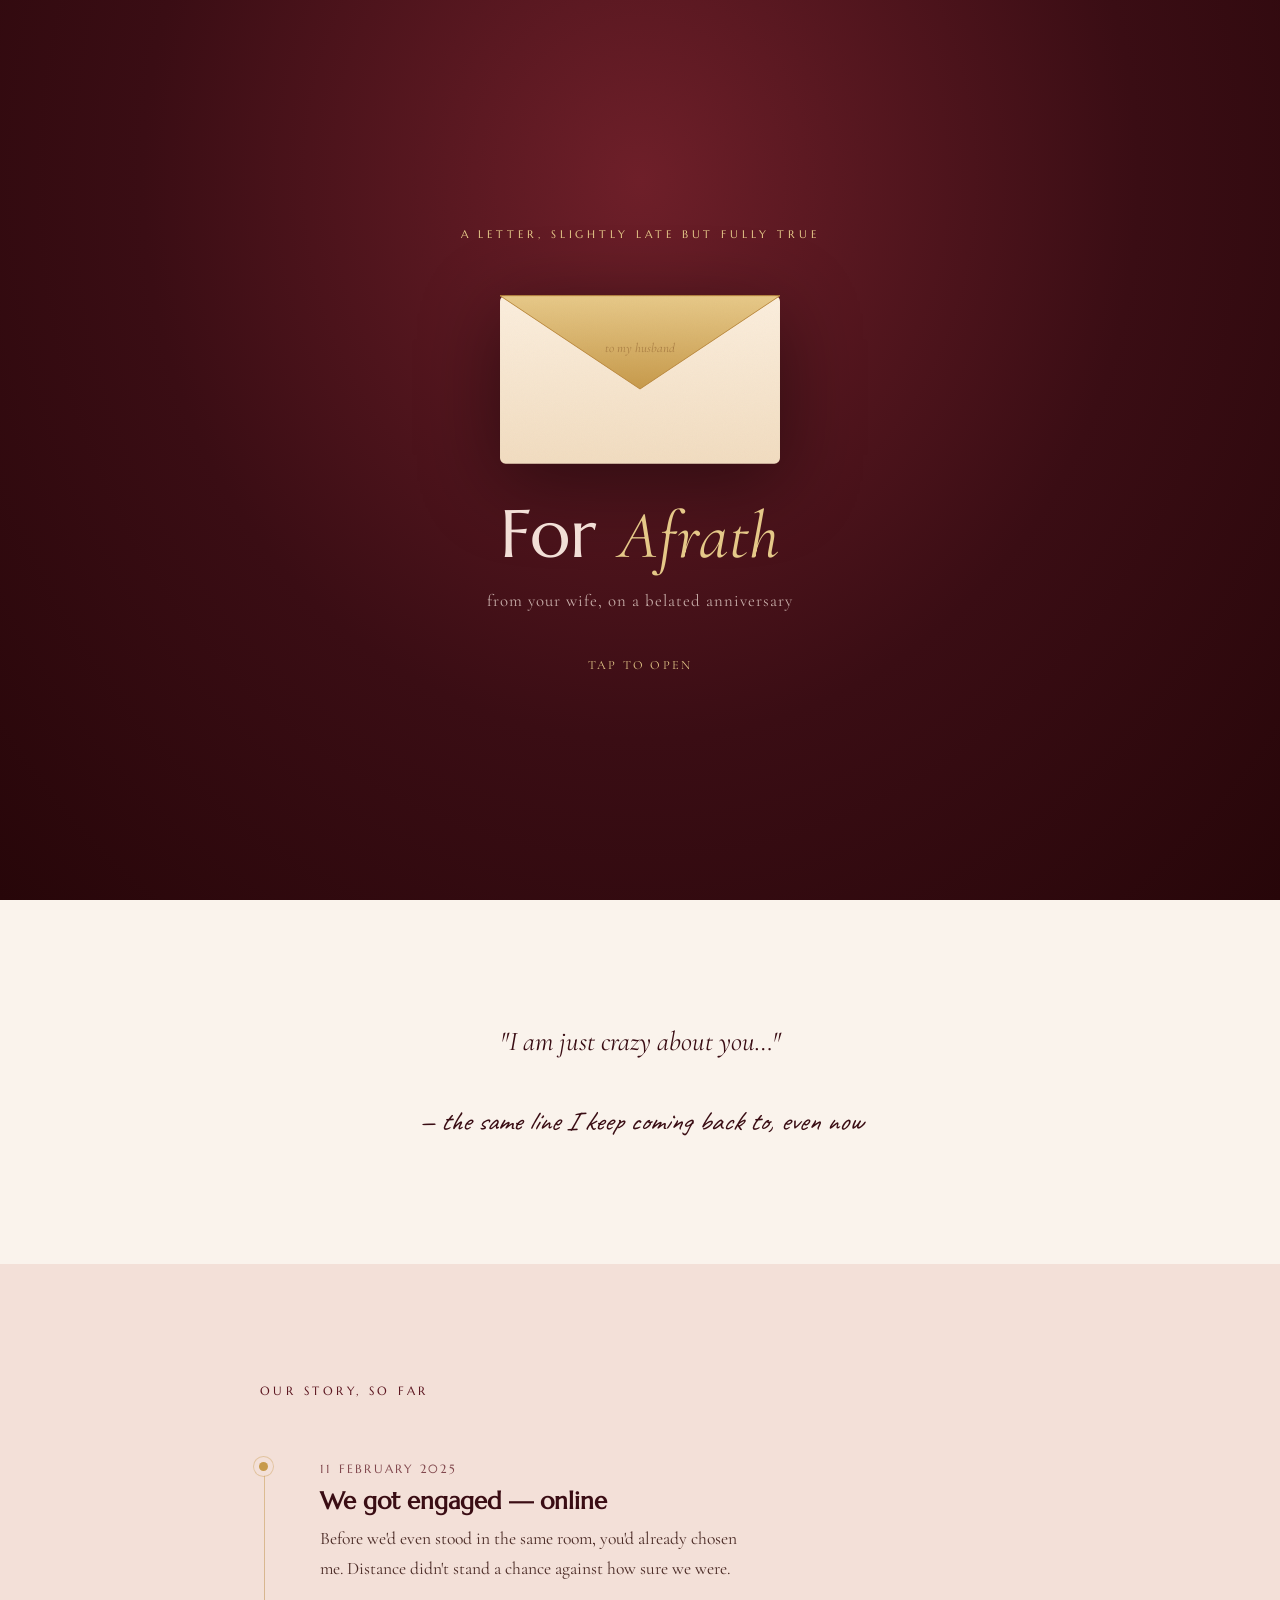
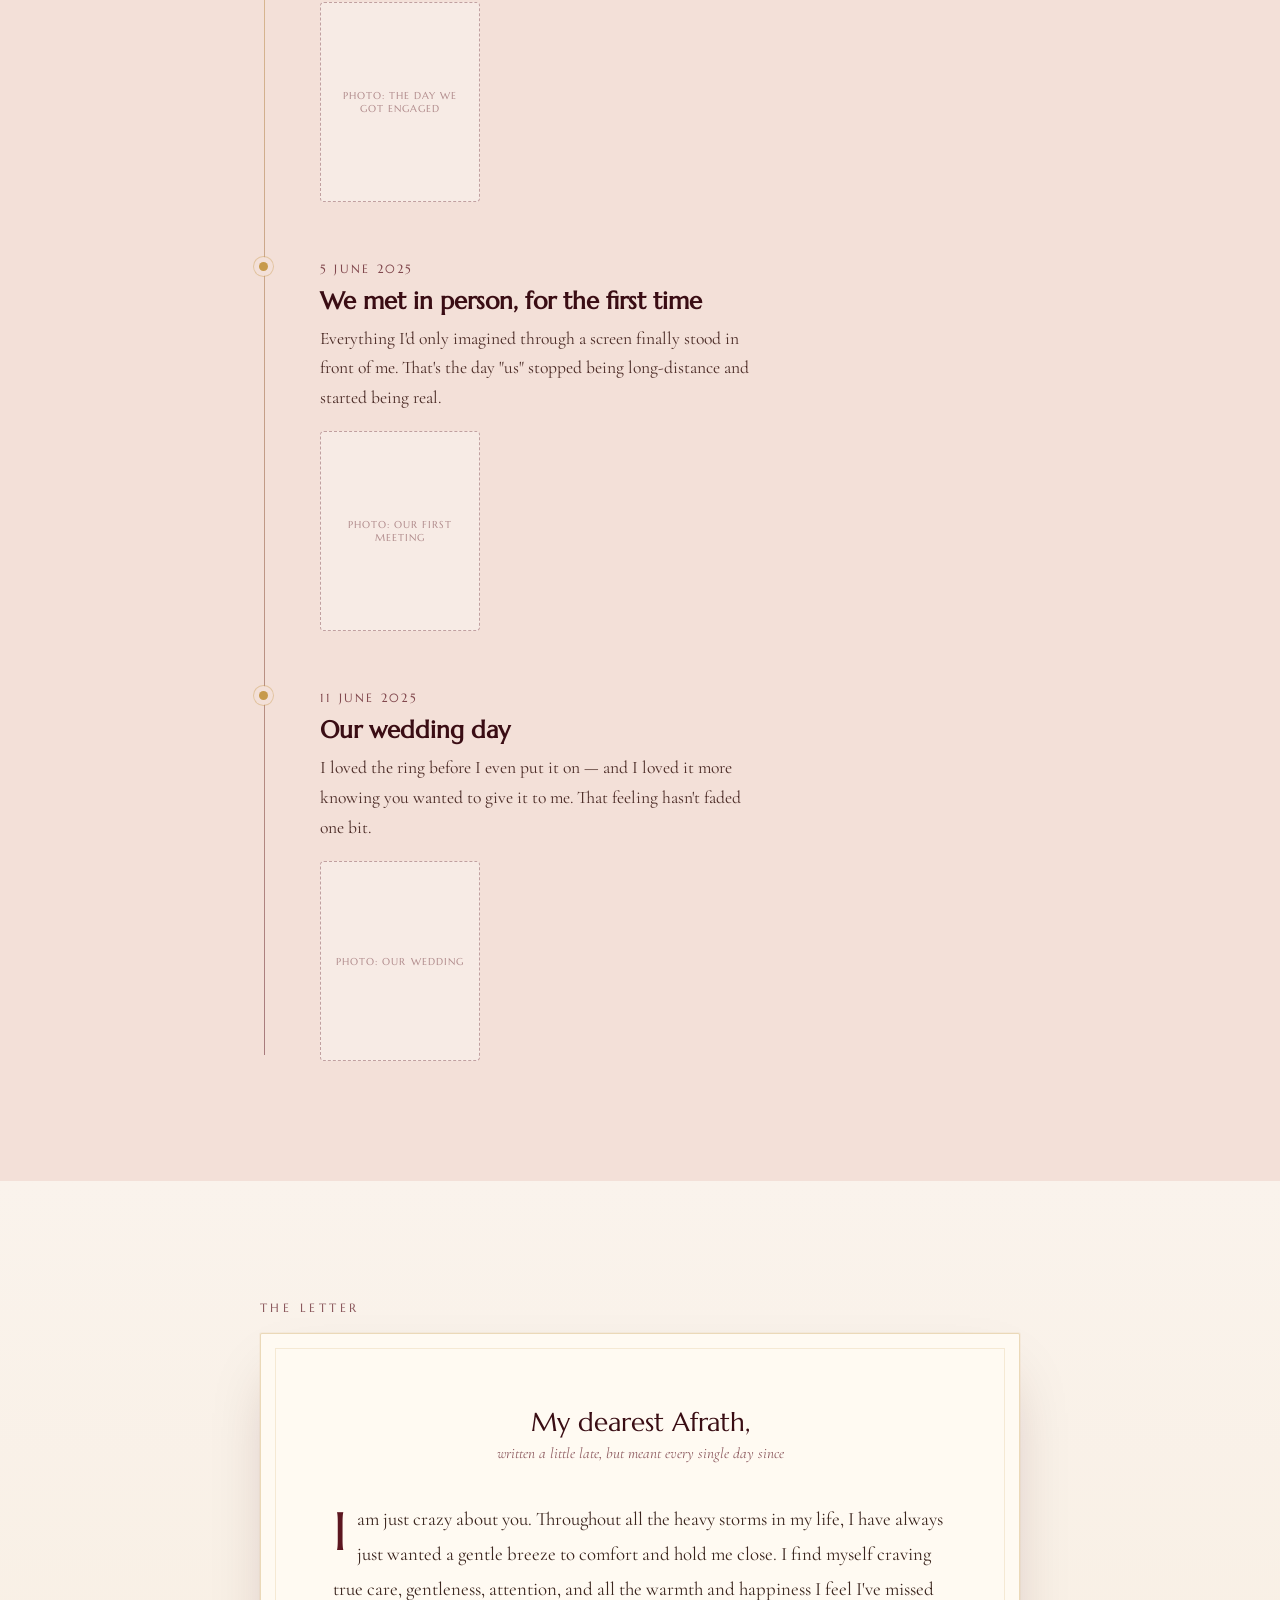
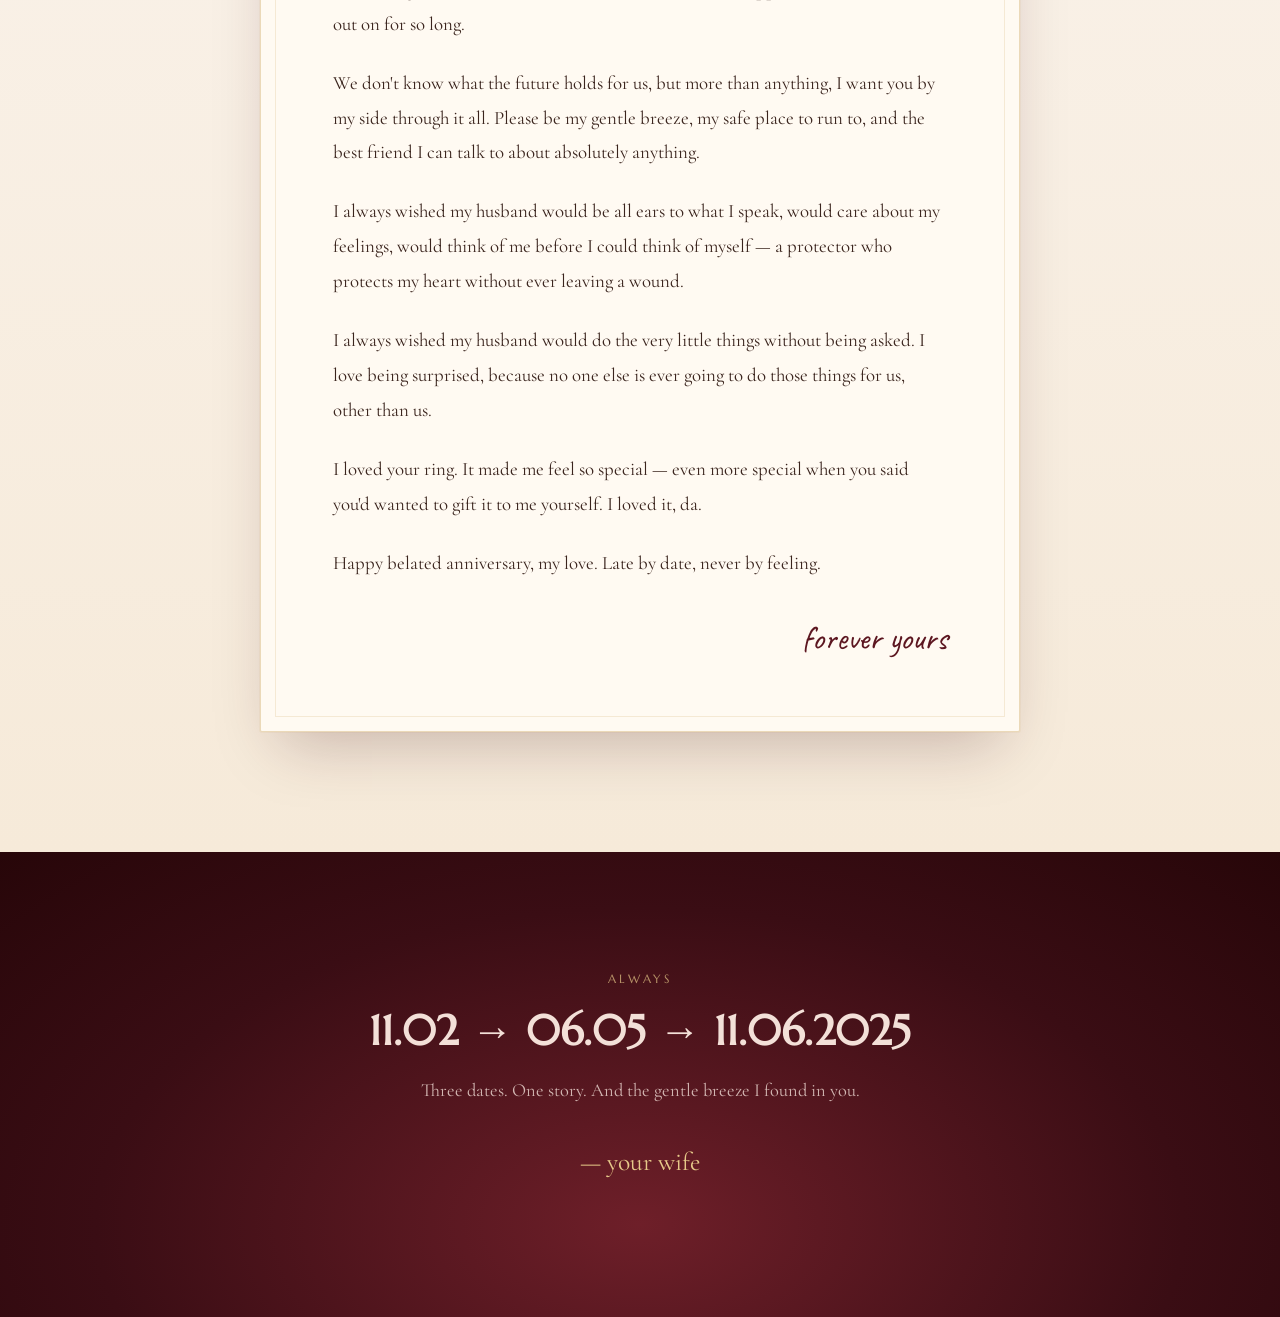
==== index.html @ 9b0fe9e5 "Add files via upload" ====
<!DOCTYPE html>
<html lang="en">
<head>
<meta charset="UTF-8">
<meta name="viewport" content="width=device-width, initial-scale=1.0">
<title>For Afrath</title>
<link rel="preconnect" href="https://fonts.googleapis.com">
<link href="https://fonts.googleapis.com/css2?family=Cormorant+Garamond:ital,wght@0,400;0,500;0,600;1,400;1,500&family=Marcellus&family=Caveat:wght@500;600&display=swap" rel="stylesheet">
<link rel="stylesheet" href="love.css">
<style>
  :root{
    --maroon-deep:#3a0d14;
    --maroon:#5c1620;
    --blush:#f3e0d8;
    --cream:#faf3ec;
    --gold:#c79a4b;
    --gold-soft:#e6c989;
    --ink:#2a1410;
  }

  *{margin:0;padding:0;box-sizing:border-box;}

  html{scroll-behavior:smooth; overflow-x:hidden; width:100%;}

  body{
    background:var(--cream);
    color:var(--ink);
    font-family:'Cormorant Garamond', serif;
    overflow-x:hidden;
  }

  @media (prefers-reduced-motion: reduce){
    *{animation-duration:0.01ms !important; animation-iteration-count:1 !important; transition-duration:0.01ms !important; scroll-behavior:auto !important;}
  }

  a{color:inherit;}

  ::selection{background:var(--gold-soft); color:var(--maroon-deep);}

  /* ===== Texture overlay ===== */
  .grain{
    position:fixed; inset:0; pointer-events:none; z-index:999;
    opacity:0.035; mix-blend-mode:multiply;
    background-image:url("data:image/svg+xml,%3Csvg xmlns='http://www.w3.org/2000/svg' width='200' height='200'%3E%3Cfilter id='n'%3E%3CfeTurbulence type='fractalNoise' baseFrequency='0.9' numOctaves='2' stitchTiles='stitch'/%3E%3C/filter%3E%3Crect width='100%25' height='100%25' filter='url(%23n)'/%3E%3C/svg%3E");
  }

  /* ===== HERO / ENVELOPE ===== */
  .hero{
    min-height:100svh;
    display:flex; flex-direction:column; align-items:center; justify-content:center;
    text-align:center;
    background:radial-gradient(ellipse at 50% 20%, #6e1f29 0%, var(--maroon-deep) 55%, #270609 100%);
    color:var(--blush);
    position:relative;
    padding:40px 24px;
    cursor:pointer;
  }

  .hero-eyebrow{
    font-family:'Marcellus', serif;
    letter-spacing:0.35em;
    text-transform:uppercase;
    font-size:0.7rem;
    color:var(--gold-soft);
    opacity:0;
    animation:fadeUp 1.2s ease forwards 0.3s;
  }

  .envelope{
    width:min(280px, 70vw);
    aspect-ratio:3/2;
    margin:36px 0 28px;
    position:relative;
    opacity:0;
    animation:fadeUp 1.2s ease forwards 0.6s;
  }
  .envelope svg{width:100%; height:100%; display:block; filter:drop-shadow(0 18px 40px rgba(0,0,0,0.45));}
  .envelope .flap{transform-origin:50% 0%; transition:transform 1.1s cubic-bezier(.6,0,.2,1);}
  .hero.opened .envelope .flap{transform:rotateX(180deg);}
  .envelope .letter-peek{transition:transform 1s cubic-bezier(.2,.7,.3,1) 0.35s, opacity 0.6s ease 0.35s; opacity:0; transform:translateY(0px);}
  .hero.opened .envelope .letter-peek{opacity:1; transform:translateY(-22px);}

  .hero-title{
    font-family:'Marcellus', serif;
    font-size:clamp(2.4rem, 7vw, 4.2rem);
    font-weight:400;
    letter-spacing:0.01em;
    opacity:0;
    animation:fadeUp 1.2s ease forwards 0.9s;
  }
  .hero-title em{
    font-style:italic;
    font-family:'Cormorant Garamond', serif;
    color:var(--gold-soft);
  }

  .hero-sub{
    margin-top:14px;
    font-size:1.05rem;
    letter-spacing:0.06em;
    color:rgba(243,224,216,0.75);
    opacity:0;
    animation:fadeUp 1.2s ease forwards 1.1s;
  }

  .hero-hint{
    margin-top:46px;
    font-size:0.78rem;
    letter-spacing:0.18em;
    text-transform:uppercase;
    color:var(--gold-soft);
    opacity:0;
    animation:fadeUp 1.2s ease forwards 1.4s, pulse 2.4s ease-in-out infinite 2.6s;
  }
  .hero.opened .hero-hint{display:none;}

  .hero-begin{
    margin-top:46px;
    display:none;
    font-family:'Marcellus', serif;
    letter-spacing:0.12em;
    text-transform:uppercase;
    font-size:0.8rem;
    padding:14px 36px;
    border-radius:30px;
    border:1px solid var(--gold-soft);
    color:var(--gold-soft);
    opacity:0;
    transition:background 0.35s ease, color 0.35s ease, transform 0.3s ease;
  }
  .hero.opened .hero-begin{
    display:inline-block;
    animation:fadeUp 0.9s ease forwards 0.6s;
  }
  .hero-begin:hover{background:var(--gold-soft); color:var(--maroon-deep); transform:translateY(-2px);}

  @keyframes fadeUp{
    from{opacity:0; transform:translateY(16px);}
    to{opacity:1; transform:translateY(0);}
  }
  @keyframes pulse{
    0%,100%{opacity:0.55;} 50%{opacity:1;}
  }

  /* ===== SECTION SHELL ===== */
  section{
    position:relative;
    padding:120px 24px;
  }
  .section-inner{max-width:760px; margin:0 auto;}

  .kicker{
    font-family:'Marcellus', serif;
    font-size:0.72rem;
    letter-spacing:0.3em;
    text-transform:uppercase;
    color:var(--maroon);
    opacity:0.7;
    display:block;
    margin-bottom:18px;
  }

  .reveal{opacity:0; transform:translateY(28px); transition:opacity 0.9s ease, transform 0.9s ease;}
  .reveal.in{opacity:1; transform:translateY(0);}

  /* ===== INTRO LINE ===== */
  .intro{
    text-align:center;
    background:var(--cream);
  }
  .intro p{
    font-size:clamp(1.3rem,2.6vw,1.7rem);
    line-height:1.65;
    font-style:italic;
    color:var(--maroon-deep);
  }
  .signature-mark{
    margin-top:34px;
    font-family:'Caveat', cursive;
    font-size:1.8rem;
    color:var(--gold);
  }

  /* ===== TIMELINE ===== */
  .timeline-section{background:var(--blush);}
  .timeline{
    position:relative;
    margin-top:60px;
    padding-left:28px;
  }
  .timeline::before{
    content:"";
    position:absolute;
    left:4px; top:6px; bottom:6px;
    width:1px;
    background:linear-gradient(var(--gold) 0%, var(--maroon) 100%);
    opacity:0.5;
  }
  .t-item{
    position:relative;
    padding:0 0 56px 32px;
  }
  .t-item:last-child{padding-bottom:0;}
  .t-item::before{
    content:"";
    position:absolute;
    left:-29px; top:4px;
    width:9px; height:9px;
    border-radius:50%;
    background:var(--gold);
    box-shadow:0 0 0 5px var(--blush), 0 0 0 6px rgba(199,154,75,0.4);
  }
  .t-date{
    font-family:'Marcellus', serif;
    font-size:0.78rem;
    letter-spacing:0.18em;
    text-transform:uppercase;
    color:var(--maroon);
    opacity:0.75;
  }
  .t-title{
    font-family:'Marcellus', serif;
    font-size:1.5rem;
    margin:8px 0 8px;
    color:var(--maroon-deep);
  }
  .t-text{font-size:1.1rem; line-height:1.7; color:#4a2a25; max-width:54ch;}

  .photo-slot{
    margin-top:18px;
    width:160px; height:200px;
    border:1px dashed rgba(92,22,32,0.35);
    border-radius:4px;
    display:flex; align-items:center; justify-content:center;
    background:rgba(255,255,255,0.35);
    font-family:'Marcellus', serif;
    font-size:0.65rem;
    letter-spacing:0.1em;
    text-transform:uppercase;
    color:rgba(92,22,32,0.45);
    text-align:center;
    padding:10px;
  }

  /* ===== LETTER ===== */
  .letter-section{
    background:linear-gradient(180deg, var(--cream) 0%, #f6ead9 100%);
  }
  .letter-paper{
    background:#fffaf2;
    border:1px solid rgba(199,154,75,0.35);
    box-shadow:0 30px 60px -20px rgba(58,13,20,0.25), 0 0 0 1px rgba(199,154,75,0.08);
    border-radius:2px;
    padding:clamp(32px,6vw,72px);
    position:relative;
  }
  .letter-paper::before{
    content:"";
    position:absolute; inset:14px;
    border:1px solid rgba(199,154,75,0.18);
    pointer-events:none;
  }
  .letter-head{
    text-align:center;
    margin-bottom:40px;
  }
  .letter-to{
    font-family:'Marcellus', serif;
    font-size:1.6rem;
    color:var(--maroon-deep);
  }
  .letter-occasion{
    margin-top:6px;
    font-size:0.95rem;
    color:var(--maroon);
    opacity:0.7;
    font-style:italic;
  }
  .letter-body p{
    font-size:1.18rem;
    line-height:1.85;
    margin-bottom:24px;
    color:#3a241d;
  }
  .letter-body p:first-of-type::first-letter{
    font-family:'Marcellus', serif;
    font-size:3.4rem;
    float:left;
    line-height:0.8;
    padding:8px 10px 0 0;
    color:var(--maroon);
  }
  .letter-sign{
    margin-top:36px;
    text-align:right;
  }
  .letter-sign .from{
    font-family:'Caveat', cursive;
    font-size:2.1rem;
    color:var(--maroon);
  }

  /* ===== CLOSING ===== */
  .closing{
    text-align:center;
    background:radial-gradient(ellipse at 50% 80%, #6e1f29 0%, var(--maroon-deep) 60%, #270609 100%);
    color:var(--blush);
    padding-bottom:140px;
  }
  .closing .kicker{color:var(--gold-soft);}
  .closing-title{
    font-family:'Marcellus', serif;
    font-size:clamp(1.8rem,4.5vw,2.6rem);
    margin-bottom:18px;
  }
  .closing-title em{font-style:italic; color:var(--gold-soft); font-family:'Cormorant Garamond', serif;}
  .closing p{
    font-size:1.15rem;
    line-height:1.7;
    color:rgba(243,224,216,0.8);
    max-width:50ch;
    margin:0 auto;
  }
  .heart-mark{
    margin-top:40px;
    font-size:1.6rem;
    color:var(--gold-soft);
  }

  @media (max-width:540px){
    section{padding:84px 20px;}
    .timeline{padding-left:18px;}
    .t-item{padding-left:26px;}
    .photo-slot{width:130px; height:170px;}
  }
</style>
</head>
<body>

<div class="grain"></div>

<!-- HERO / ENVELOPE -->
<div class="hero" id="hero">
  <span class="hero-eyebrow">A letter, slightly late but fully true</span>
  <div class="envelope" id="envelope">
    <svg viewBox="0 0 300 200" xmlns="http://www.w3.org/2000/svg">
      <defs>
        <linearGradient id="envBody" x1="0" y1="0" x2="0" y2="1">
          <stop offset="0%" stop-color="#fbeedd"/>
          <stop offset="100%" stop-color="#f1dcc0"/>
        </linearGradient>
        <linearGradient id="envFlap" x1="0" y1="0" x2="0" y2="1">
          <stop offset="0%" stop-color="#e7c989"/>
          <stop offset="100%" stop-color="#c79a4b"/>
        </linearGradient>
      </defs>
      <rect x="0" y="20" width="300" height="180" rx="6" fill="url(#envBody)"/>
      <polygon class="letter-peek" points="60,30 240,30 240,110 60,110" fill="#fffdf8" stroke="#e6c989" stroke-width="1"/>
      <polygon points="0,20 150,120 300,20" fill="#f8e4c8" stroke="#d8b06a" stroke-width="1" opacity="0.0"/>
      <polygon class="flap" points="0,20 150,120 300,20" fill="url(#envFlap)" stroke="#b8863a" stroke-width="1"/>
      <text x="150" y="80" text-anchor="middle" font-family="Cormorant Garamond, serif" font-style="italic" font-size="14" fill="#8a5a2a" opacity="0.55">to my husband</text>
    </svg>
  </div>
  <h1 class="hero-title">For <em>Afrath</em></h1>
  <p class="hero-sub">from your wife, on a belated anniversary</p>
  <p class="hero-hint">tap to open</p>
  <a href="q1.html" class="hero-begin" id="heroBegin">begin →</a>
</div>

<!-- INTRO -->
<section class="intro">
  <div class="section-inner reveal">
    <p>"I am just crazy about you…"</p>
    <p class="signature-mark">— the same line I keep coming back to, even now</p>
  </div>
</section>

<!-- TIMELINE -->
<section class="timeline-section">
  <div class="section-inner">
    <span class="kicker reveal">Our story, so far</span>
    <div class="timeline">
      <div class="t-item reveal">
        <span class="t-date">11 February 2025</span>
        <h3 class="t-title">We got engaged — online</h3>
        <p class="t-text">Before we'd even stood in the same room, you'd already chosen me. Distance didn't stand a chance against how sure we were.</p>
        <div class="photo-slot">photo: the day we got engaged</div>
      </div>
      <div class="t-item reveal">
        <span class="t-date">5 June 2025</span>
        <h3 class="t-title">We met in person, for the first time</h3>
        <p class="t-text">Everything I'd only imagined through a screen finally stood in front of me. That's the day "us" stopped being long-distance and started being real.</p>
        <div class="photo-slot">photo: our first meeting</div>
      </div>
      <div class="t-item reveal">
        <span class="t-date">11 June 2025</span>
        <h3 class="t-title">Our wedding day</h3>
        <p class="t-text">I loved the ring before I even put it on — and I loved it more knowing you wanted to give it to me. That feeling hasn't faded one bit.</p>
        <div class="photo-slot">photo: our wedding</div>
      </div>
    </div>
  </div>
</section>

<!-- LETTER -->
<section class="letter-section">
  <div class="section-inner reveal">
    <span class="kicker">The letter</span>
    <div class="letter-paper">
      <div class="letter-head">
        <div class="letter-to">My dearest Afrath,</div>
        <div class="letter-occasion">written a little late, but meant every single day since</div>
      </div>
      <div class="letter-body">
        <p>I am just crazy about you. Throughout all the heavy storms in my life, I have always just wanted a gentle breeze to comfort and hold me close. I find myself craving true care, gentleness, attention, and all the warmth and happiness I feel I've missed out on for so long.</p>
        <p>We don't know what the future holds for us, but more than anything, I want you by my side through it all. Please be my gentle breeze, my safe place to run to, and the best friend I can talk to about absolutely anything.</p>
        <p>I always wished my husband would be all ears to what I speak, would care about my feelings, would think of me before I could think of myself — a protector who protects my heart without ever leaving a wound.</p>
        <p>I always wished my husband would do the very little things without being asked. I love being surprised, because no one else is ever going to do those things for us, other than us.</p>
        <p>I loved your ring. It made me feel so special — even more special when you said you'd wanted to gift it to me yourself. I loved it, da.</p>
        <p>Happy belated anniversary, my love. Late by date, never by feeling.</p>
      </div>
      <div class="letter-sign">
        <div class="from">forever yours</div>
      </div>
    </div>
  </div>
</section>

<!-- CLOSING -->
<section class="closing">
  <div class="section-inner reveal">
    <span class="kicker">always</span>
    <h2 class="closing-title">11.02 → 06.05 → 11.06.2025</h2>
    <p>Three dates. One story. And the gentle breeze I found in you.</p>
    <div class="heart-mark">— your wife</div>
  </div>
</section>

<script>
  // Envelope open interaction
  const hero = document.getElementById('hero');
  hero.addEventListener('click', () => {
    hero.classList.add('opened');
  }, { once:true });

  // Scroll reveal
  const revealEls = document.querySelectorAll('.reveal');
  const io = new IntersectionObserver((entries) => {
    entries.forEach(e => {
      if(e.isIntersecting){
        e.target.classList.add('in');
        io.unobserve(e.target);
      }
    });
  }, { threshold:0.15 });
  revealEls.forEach(el => io.observe(el));
</script>

</body>
</html>
---- love.css ----
:root{
  --maroon-deep:#3a0d14;
  --maroon:#5c1620;
  --blush:#f3e0d8;
  --cream:#faf3ec;
  --gold:#c79a4b;
  --gold-soft:#e6c989;
  --ink:#2a1410;
  --plum:#4a1230;
  --rose:#7a2436;
  --clay:#8a4a2a;
}

*{margin:0;padding:0;box-sizing:border-box;}
html{scroll-behavior:smooth; overflow-x:hidden; width:100%;}
body{
  font-family:'Cormorant Garamond', serif;
  color:var(--ink);
  min-height:100svh;
  overflow-x:hidden;
  width:100%;
}
a{color:inherit; text-decoration:none;}
::selection{background:var(--gold-soft); color:var(--maroon-deep);}

@media (prefers-reduced-motion: reduce){
  *{animation-duration:0.01ms !important; animation-iteration-count:1 !important; transition-duration:0.01ms !important; scroll-behavior:auto !important;}
}

.grain{
  position:fixed; inset:0; pointer-events:none; z-index:999;
  opacity:0.035; mix-blend-mode:multiply;
  background-image:url("data:image/svg+xml,%3Csvg xmlns='http://www.w3.org/2000/svg' width='200' height='200'%3E%3Cfilter id='n'%3E%3CfeTurbulence type='fractalNoise' baseFrequency='0.9' numOctaves='2' stitchTiles='stitch'/%3E%3C/filter%3E%3Crect width='100%25' height='100%25' filter='url(%23n)'/%3E%3C/svg%3E");
}

@keyframes fadeUp{
  from{opacity:0; transform:translateY(16px);}
  to{opacity:1; transform:translateY(0);}
}
@keyframes pulse{
  0%,100%{opacity:0.55;} 50%{opacity:1;}
}

/* ===== QUESTION PAGE SHELL ===== */
.q-page{
  min-height:100svh;
  display:flex; flex-direction:column; align-items:center; justify-content:center;
  text-align:center;
  padding:48px 24px;
  position:relative;
}

.q-progress{
  position:absolute;
  top:32px; left:50%; transform:translateX(-50%);
  display:flex; gap:8px;
  opacity:0;
  animation:fadeUp 1s ease forwards 0.2s;
}
.q-progress span{
  width:26px; height:3px;
  border-radius:2px;
  background:rgba(255,255,255,0.25);
}
.q-progress span.active{background:var(--gold-soft);}
.q-progress span.done{background:rgba(230,201,137,0.55);}

.q-eyebrow{
  font-family:'Marcellus', serif;
  letter-spacing:0.3em;
  text-transform:uppercase;
  font-size:0.68rem;
  opacity:0;
  animation:fadeUp 1s ease forwards 0.35s;
  margin-bottom:22px;
}

.q-title{
  font-family:'Marcellus', serif;
  font-weight:400;
  font-size:clamp(1.7rem, 5vw, 2.7rem);
  max-width:18ch;
  line-height:1.3;
  opacity:0;
  animation:fadeUp 1s ease forwards 0.55s;
}
.q-title em{font-style:italic; color:var(--gold-soft); font-family:'Cormorant Garamond', serif;}

.q-options{
  margin-top:42px;
  display:flex; flex-direction:column; gap:14px;
  width:min(420px, 90vw);
  opacity:0;
  animation:fadeUp 1s ease forwards 0.8s;
}
.q-option{
  font-family:'Marcellus', serif;
  font-size:1.02rem;
  letter-spacing:0.01em;
  padding:16px 22px;
  border-radius:3px;
  border:1px solid rgba(255,255,255,0.3);
  background:rgba(255,255,255,0.06);
  color:inherit;
  cursor:pointer;
  transition:background 0.3s ease, border-color 0.3s ease, transform 0.3s ease;
  text-align:left;
}
.q-option:hover{background:rgba(255,255,255,0.14); border-color:rgba(255,255,255,0.55); transform:translateX(4px);}
.q-option.selected{
  background:rgba(230,201,137,0.22);
  border-color:var(--gold-soft);
}

.q-textwrap{
  margin-top:42px;
  width:min(460px, 90vw);
  opacity:0;
  animation:fadeUp 1s ease forwards 0.8s;
}
.q-textwrap textarea{
  width:100%;
  min-height:110px;
  background:rgba(255,255,255,0.08);
  border:1px solid rgba(255,255,255,0.3);
  border-radius:4px;
  color:inherit;
  font-family:'Cormorant Garamond', serif;
  font-size:1.15rem;
  font-style:italic;
  padding:18px;
  resize:none;
  outline:none;
  transition:border-color 0.3s ease, background 0.3s ease;
}
.q-textwrap textarea::placeholder{color:rgba(255,255,255,0.45);}
.q-textwrap textarea:focus{border-color:var(--gold-soft); background:rgba(255,255,255,0.13);}

.q-reaction{
  margin-top:24px;
  font-style:italic;
  font-size:1.1rem;
  color:var(--gold-soft);
  min-height:1.4em;
  opacity:0;
  transition:opacity 0.5s ease;
}
.q-reaction.show{opacity:1;}

.q-nav{
  margin-top:48px;
  opacity:0;
  animation:fadeUp 1s ease forwards 1s;
}
.q-next{
  font-family:'Marcellus', serif;
  letter-spacing:0.12em;
  text-transform:uppercase;
  font-size:0.8rem;
  padding:14px 36px;
  border-radius:30px;
  border:1px solid var(--gold-soft);
  background:transparent;
  color:var(--gold-soft);
  cursor:pointer;
  transition:background 0.35s ease, color 0.35s ease, opacity 0.3s ease, transform 0.3s ease;
  opacity:0.35;
  pointer-events:none;
}
.q-next.enabled{
  opacity:1;
  pointer-events:auto;
}
.q-next.enabled:hover{background:var(--gold-soft); color:var(--maroon-deep); transform:translateY(-2px);}

.q-back{
  position:absolute;
  top:32px; left:32px;
  font-size:0.75rem;
  letter-spacing:0.12em;
  text-transform:uppercase;
  opacity:0.55;
  transition:opacity 0.3s ease;
}
.q-back:hover{opacity:1;}
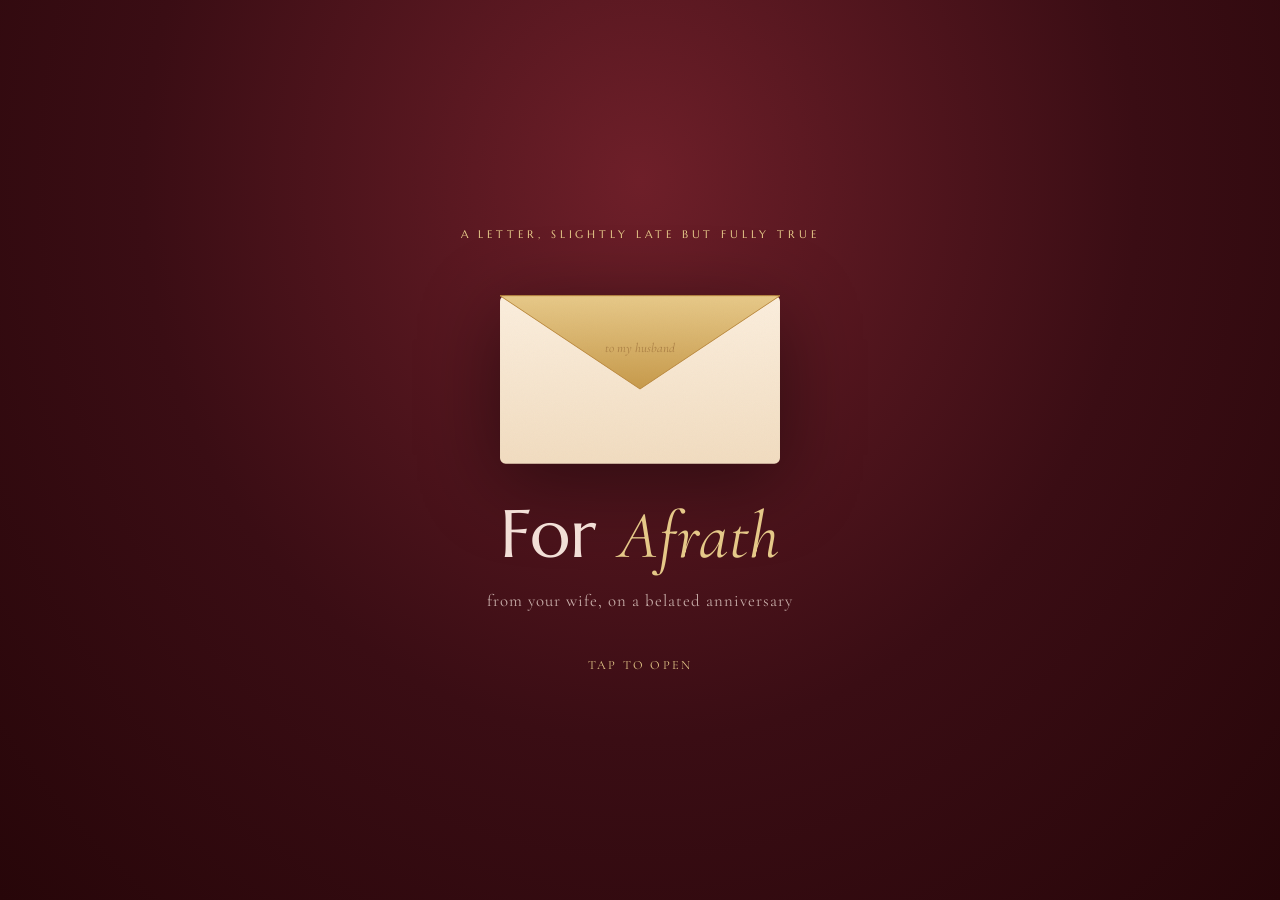
==== commit 8f5e1ca3: "Remove multiple sections from index.html Removed the intro, timeline, letter, and closing sections f" ====
--- a/index.html
+++ b/index.html
@@ -367,93 +367,12 @@
   <a href="q1.html" class="hero-begin" id="heroBegin">begin →</a>
 </div>
 
-<!-- INTRO -->
-<section class="intro">
-  <div class="section-inner reveal">
-    <p>"I am just crazy about you…"</p>
-    <p class="signature-mark">— the same line I keep coming back to, even now</p>
-  </div>
-</section>
-
-<!-- TIMELINE -->
-<section class="timeline-section">
-  <div class="section-inner">
-    <span class="kicker reveal">Our story, so far</span>
-    <div class="timeline">
-      <div class="t-item reveal">
-        <span class="t-date">11 February 2025</span>
-        <h3 class="t-title">We got engaged — online</h3>
-        <p class="t-text">Before we'd even stood in the same room, you'd already chosen me. Distance didn't stand a chance against how sure we were.</p>
-        <div class="photo-slot">photo: the day we got engaged</div>
-      </div>
-      <div class="t-item reveal">
-        <span class="t-date">5 June 2025</span>
-        <h3 class="t-title">We met in person, for the first time</h3>
-        <p class="t-text">Everything I'd only imagined through a screen finally stood in front of me. That's the day "us" stopped being long-distance and started being real.</p>
-        <div class="photo-slot">photo: our first meeting</div>
-      </div>
-      <div class="t-item reveal">
-        <span class="t-date">11 June 2025</span>
-        <h3 class="t-title">Our wedding day</h3>
-        <p class="t-text">I loved the ring before I even put it on — and I loved it more knowing you wanted to give it to me. That feeling hasn't faded one bit.</p>
-        <div class="photo-slot">photo: our wedding</div>
-      </div>
-    </div>
-  </div>
-</section>
-
-<!-- LETTER -->
-<section class="letter-section">
-  <div class="section-inner reveal">
-    <span class="kicker">The letter</span>
-    <div class="letter-paper">
-      <div class="letter-head">
-        <div class="letter-to">My dearest Afrath,</div>
-        <div class="letter-occasion">written a little late, but meant every single day since</div>
-      </div>
-      <div class="letter-body">
-        <p>I am just crazy about you. Throughout all the heavy storms in my life, I have always just wanted a gentle breeze to comfort and hold me close. I find myself craving true care, gentleness, attention, and all the warmth and happiness I feel I've missed out on for so long.</p>
-        <p>We don't know what the future holds for us, but more than anything, I want you by my side through it all. Please be my gentle breeze, my safe place to run to, and the best friend I can talk to about absolutely anything.</p>
-        <p>I always wished my husband would be all ears to what I speak, would care about my feelings, would think of me before I could think of myself — a protector who protects my heart without ever leaving a wound.</p>
-        <p>I always wished my husband would do the very little things without being asked. I love being surprised, because no one else is ever going to do those things for us, other than us.</p>
-        <p>I loved your ring. It made me feel so special — even more special when you said you'd wanted to gift it to me yourself. I loved it, da.</p>
-        <p>Happy belated anniversary, my love. Late by date, never by feeling.</p>
-      </div>
-      <div class="letter-sign">
-        <div class="from">forever yours</div>
-      </div>
-    </div>
-  </div>
-</section>
-
-<!-- CLOSING -->
-<section class="closing">
-  <div class="section-inner reveal">
-    <span class="kicker">always</span>
-    <h2 class="closing-title">11.02 → 06.05 → 11.06.2025</h2>
-    <p>Three dates. One story. And the gentle breeze I found in you.</p>
-    <div class="heart-mark">— your wife</div>
-  </div>
-</section>
-
 <script>
   // Envelope open interaction
   const hero = document.getElementById('hero');
   hero.addEventListener('click', () => {
     hero.classList.add('opened');
   }, { once:true });
-
-  // Scroll reveal
-  const revealEls = document.querySelectorAll('.reveal');
-  const io = new IntersectionObserver((entries) => {
-    entries.forEach(e => {
-      if(e.isIntersecting){
-        e.target.classList.add('in');
-        io.unobserve(e.target);
-      }
-    });
-  }, { threshold:0.15 });
-  revealEls.forEach(el => io.observe(el));
 </script>
 
 </body>
